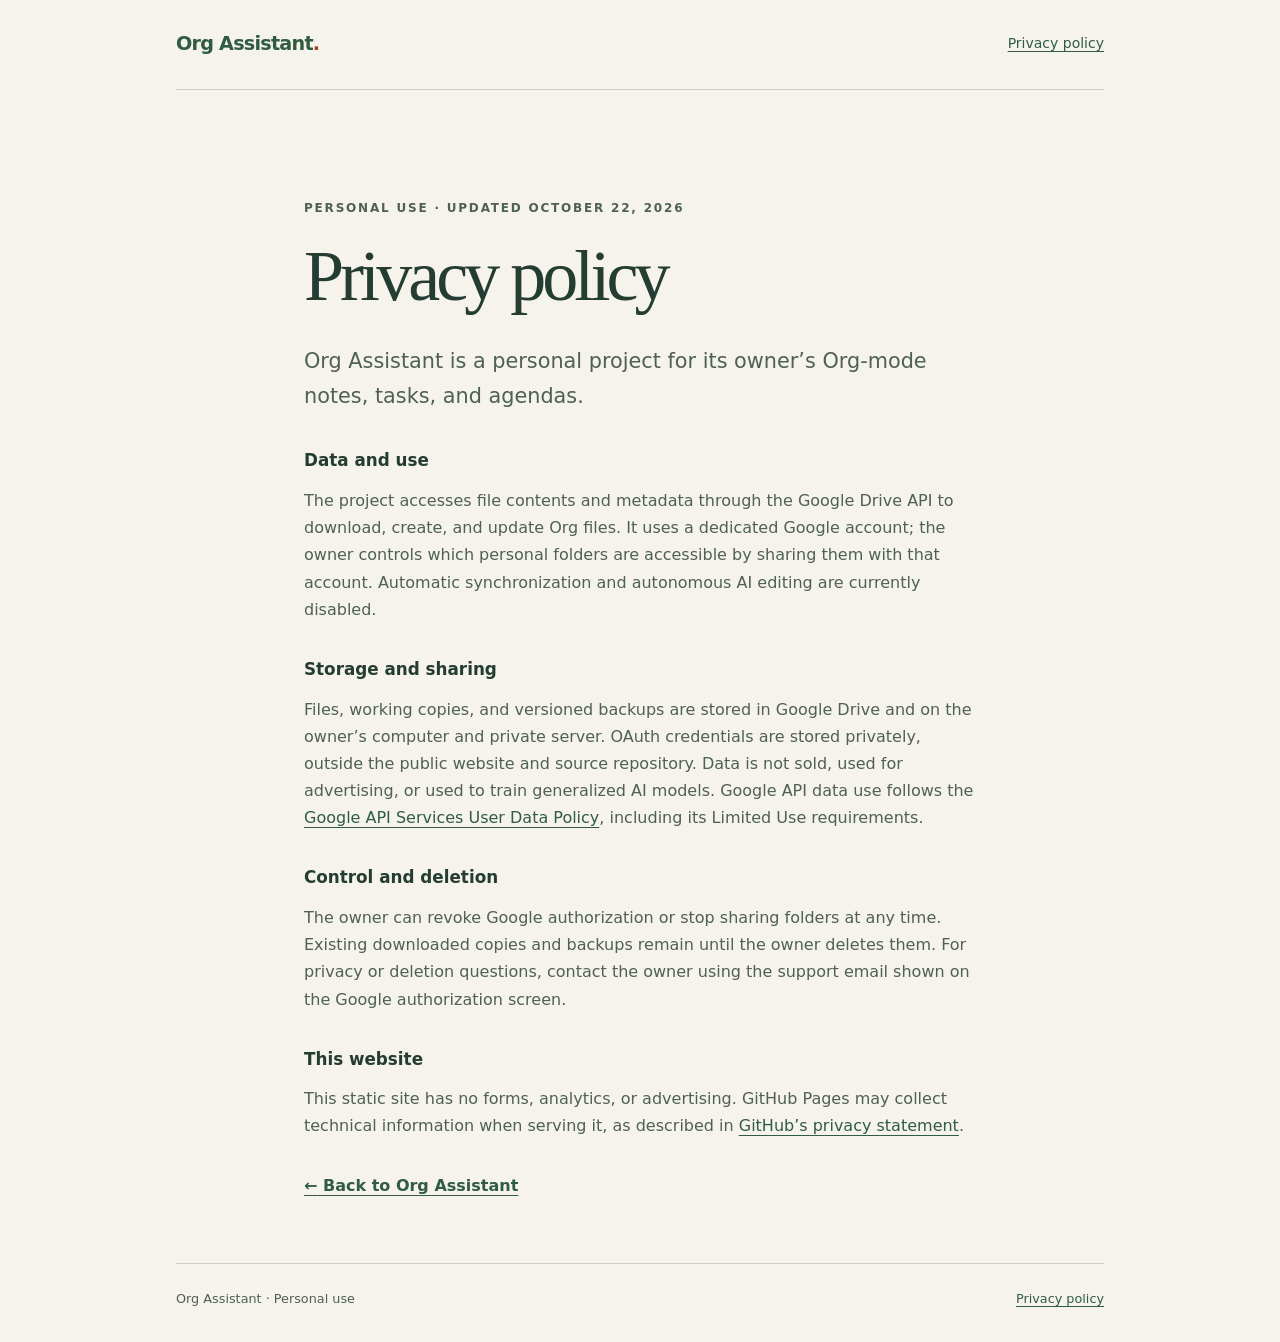
==== privacy.html @ d3879fdb "Add privacy.html for personal Org Assistant website" ====
<!doctype html>
<html lang="en">
<head>
  <meta charset="utf-8">
  <meta name="viewport" content="width=device-width, initial-scale=1">
  <meta name="description" content="Privacy policy for Org Assistant, a personal Emacs and Google Drive project.">
  <title>Privacy policy — Org Assistant</title>
  <link rel="stylesheet" href="style.css">
</head>
<body>
  <a class="skip" href="#main">Skip to content</a>
  <header class="site-header">
    <a class="wordmark" href="./">Org Assistant<span aria-hidden="true">.</span></a>
    <nav aria-label="Main navigation"><a href="privacy.html" aria-current="page">Privacy policy</a></nav>
  </header>
  <main id="main" class="policy">
    <p class="eyebrow">Personal use · Updated October 22, 2026</p>
    <h1>Privacy policy</h1>
    <p class="intro">Org Assistant is a personal project for its owner’s Org-mode
      notes, tasks, and agendas.</p>
    <section aria-labelledby="data">
      <h2 id="data">Data and use</h2>
      <p>The project accesses file contents and metadata through the Google Drive
        API to download, create, and update Org files. It uses a dedicated Google
        account; the owner controls which personal folders are accessible by
        sharing them with that account. Automatic synchronization and autonomous
        AI editing are currently disabled.</p>
    </section>
    <section aria-labelledby="storage">
      <h2 id="storage">Storage and sharing</h2>
      <p>Files, working copies, and versioned backups are stored in Google Drive
        and on the owner’s computer and private server. OAuth credentials are
        stored privately, outside the public website and source repository.
        Data is not sold, used for advertising, or used to train generalized AI
        models. Google API data use follows the
        <a href="https://developers.google.com/terms/api-services-user-data-policy">Google API Services User Data Policy</a>,
        including its Limited Use requirements.</p>
    </section>
    <section aria-labelledby="control">
      <h2 id="control">Control and deletion</h2>
      <p>The owner can revoke Google authorization or stop sharing folders at any
        time. Existing downloaded copies and backups remain until the owner
        deletes them. For privacy or deletion questions, contact the owner using
        the support email shown on the Google authorization screen.</p>
    </section>
    <section aria-labelledby="website">
      <h2 id="website">This website</h2>
      <p>This static site has no forms, analytics, or advertising. GitHub Pages
        may collect technical information when serving it, as described in
        <a href="https://docs.github.com/en/site-policy/privacy-policies/github-general-privacy-statement">GitHub’s privacy statement</a>.</p>
    </section>
    <a class="text-link" href="./"><span aria-hidden="true">←</span> Back to Org Assistant</a>
  </main>
  <footer>
    <p>Org Assistant · Personal use</p>
    <a href="privacy.html" aria-current="page">Privacy policy</a>
  </footer>
</body>
</html>
---- style.css ----
:root {
  color-scheme: light;
  --paper: #f5f3ec;
  --ink: #243c31;
  --muted: #4f6055;
  --line: #cbd0c4;
  --accent: #315c43;
}
* { box-sizing: border-box; }
body {
  margin: 0;
  background: var(--paper);
  color: var(--ink);
  font-family: system-ui, -apple-system, BlinkMacSystemFont, "Segoe UI", sans-serif;
  font-size: 1rem;
  line-height: 1.7;
}
a { color: var(--accent); text-underline-offset: .22em; }
a:hover { text-decoration-thickness: 2px; }
a:focus-visible { outline: 3px solid var(--accent); outline-offset: 5px; }
.skip { position: absolute; top: -6rem; left: 1rem; background: white; padding: .5rem; }
.skip:focus { top: 1rem; }
.site-header, main, footer { width: min(100% - 3rem, 58rem); margin-inline: auto; }
.site-header {
  padding-block: 1.75rem;
  display: flex;
  align-items: center;
  justify-content: space-between;
  gap: 1rem;
  border-bottom: 1px solid var(--line);
}
.wordmark { font-weight: 700; letter-spacing: -.04em; font-size: 1.2rem; text-decoration: none; }
.wordmark span { color: #a44328; }
nav { font-size: .875rem; }
main { padding-block: clamp(3.5rem, 8vw, 6rem) 4rem; }
.eyebrow { text-transform: uppercase; font-size: .75rem; letter-spacing: .15em; font-weight: 650; color: var(--muted); }
h1 {
  font-family: Georgia, "Times New Roman", serif;
  font-size: clamp(2.75rem, 7vw, 5.25rem);
  font-weight: 400;
  line-height: 1.08;
  letter-spacing: -.055em;
  margin: 1.25rem 0 1.75rem;
}
.intro { max-width: 39rem; font-size: clamp(1.1rem, 2.5vw, 1.3rem); color: var(--muted); }
h2 { font-size: 1.05rem; font-weight: 650; margin: 0 0 .75rem; }
.details { margin-top: 3.5rem; padding-top: 2rem; border-top: 1px solid var(--line); max-width: 42rem; }
.details p { max-width: 39rem; }
.text-link { display: inline-block; margin-top: 1rem; font-weight: 600; }
.note { display: flex; align-items: baseline; gap: 1rem; max-width: 42rem; padding: 1.25rem; margin-top: 3rem; background: #e8ece1; }
.note p { margin: 0; font-size: .875rem; color: var(--muted); }
.note-mark { flex-shrink: 0; font-family: Georgia, serif; font-style: italic; font-weight: bold; }
.policy { max-width: 42rem; }
.policy h1 { font-size: clamp(2.75rem, 7vw, 4.5rem); }
.policy section { margin-top: 2rem; }
.policy section p { margin-top: 0; color: var(--muted); }
footer { padding-block: 1.5rem 2rem; border-top: 1px solid var(--line); display: flex; justify-content: space-between; flex-wrap: wrap; gap: .75rem; font-size: .8rem; color: var(--muted); }
footer p { margin: 0; }
@media (max-width: 420px) {
  .site-header, main, footer { width: calc(100% - 2rem); }
  .site-header { align-items: baseline; }
  nav { font-size: .8rem; }
}
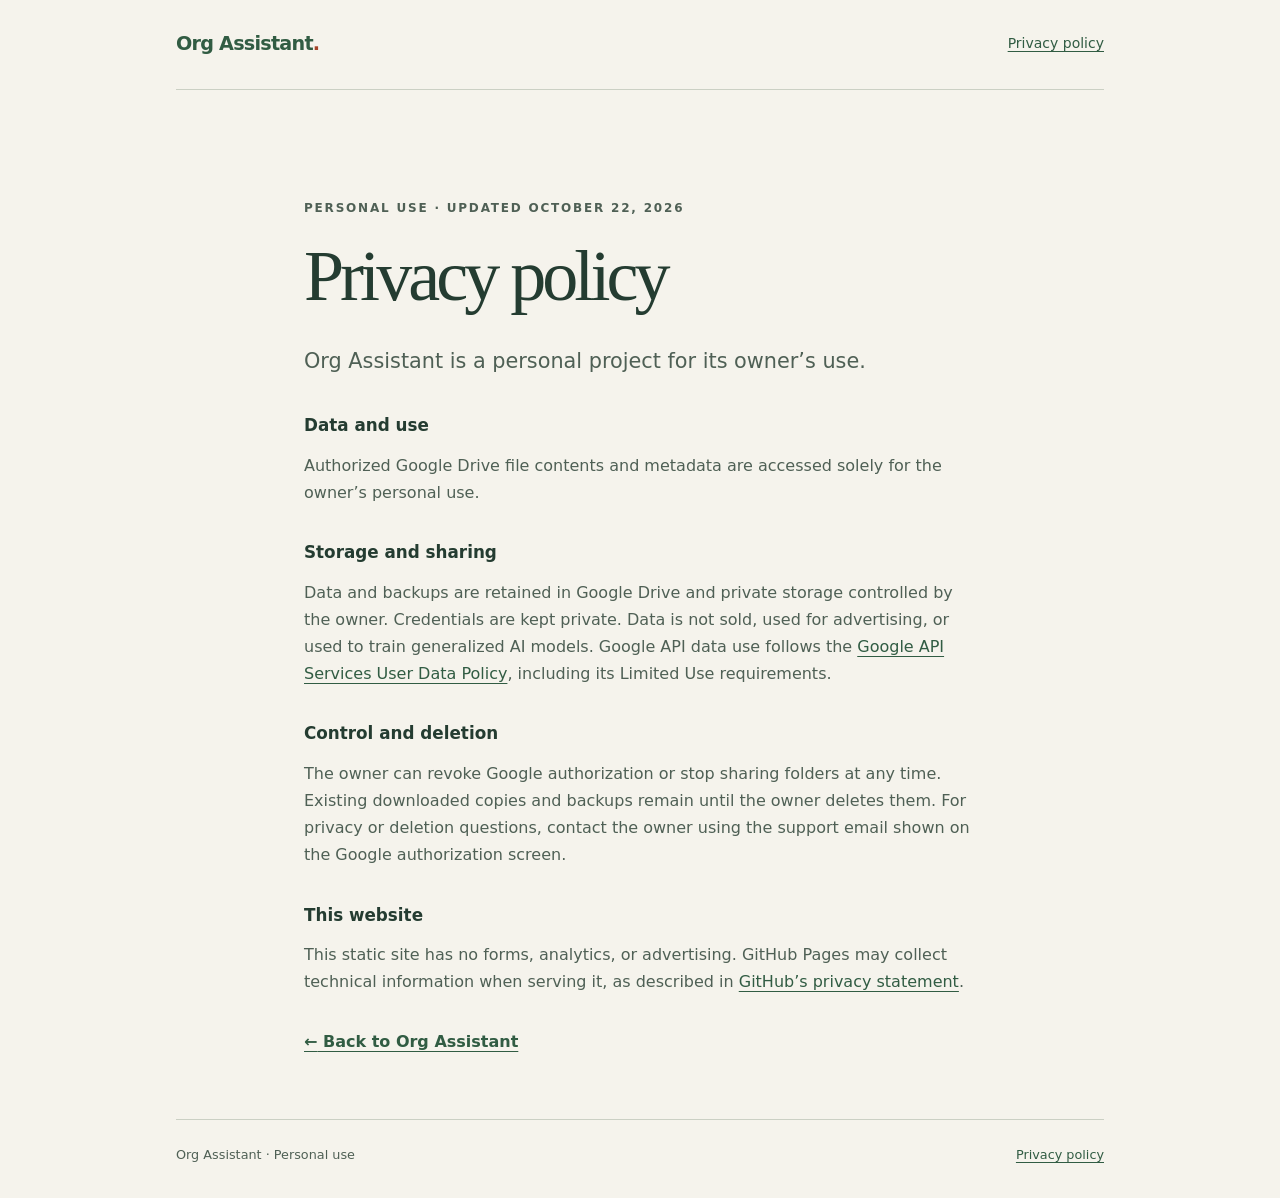
==== commit b5c8cb13: "Keep privacy.html minimal and focused on personal use" ====
--- a/privacy.html
+++ b/privacy.html
@@ -3,7 +3,7 @@
 <head>
   <meta charset="utf-8">
   <meta name="viewport" content="width=device-width, initial-scale=1">
-  <meta name="description" content="Privacy policy for Org Assistant, a personal Emacs and Google Drive project.">
+  <meta name="description" content="Privacy policy for Org Assistant, a personal project.">
   <title>Privacy policy — Org Assistant</title>
   <link rel="stylesheet" href="style.css">
 </head>
@@ -16,23 +16,18 @@
   <main id="main" class="policy">
     <p class="eyebrow">Personal use · Updated October 22, 2026</p>
     <h1>Privacy policy</h1>
-    <p class="intro">Org Assistant is a personal project for its owner’s Org-mode
-      notes, tasks, and agendas.</p>
+    <p class="intro">Org Assistant is a personal project for its owner’s use.</p>
     <section aria-labelledby="data">
       <h2 id="data">Data and use</h2>
-      <p>The project accesses file contents and metadata through the Google Drive
-        API to download, create, and update Org files. It uses a dedicated Google
-        account; the owner controls which personal folders are accessible by
-        sharing them with that account. Automatic synchronization and autonomous
-        AI editing are currently disabled.</p>
+      <p>Authorized Google Drive file contents and metadata are accessed solely
+        for the owner’s personal use.</p>
     </section>
     <section aria-labelledby="storage">
       <h2 id="storage">Storage and sharing</h2>
-      <p>Files, working copies, and versioned backups are stored in Google Drive
-        and on the owner’s computer and private server. OAuth credentials are
-        stored privately, outside the public website and source repository.
-        Data is not sold, used for advertising, or used to train generalized AI
-        models. Google API data use follows the
+      <p>Data and backups are retained in Google Drive and private storage
+        controlled by the owner. Credentials are kept private. Data is not sold,
+        used for advertising, or used to train generalized AI models.
+        Google API data use follows the
         <a href="https://developers.google.com/terms/api-services-user-data-policy">Google API Services User Data Policy</a>,
         including its Limited Use requirements.</p>
     </section>
